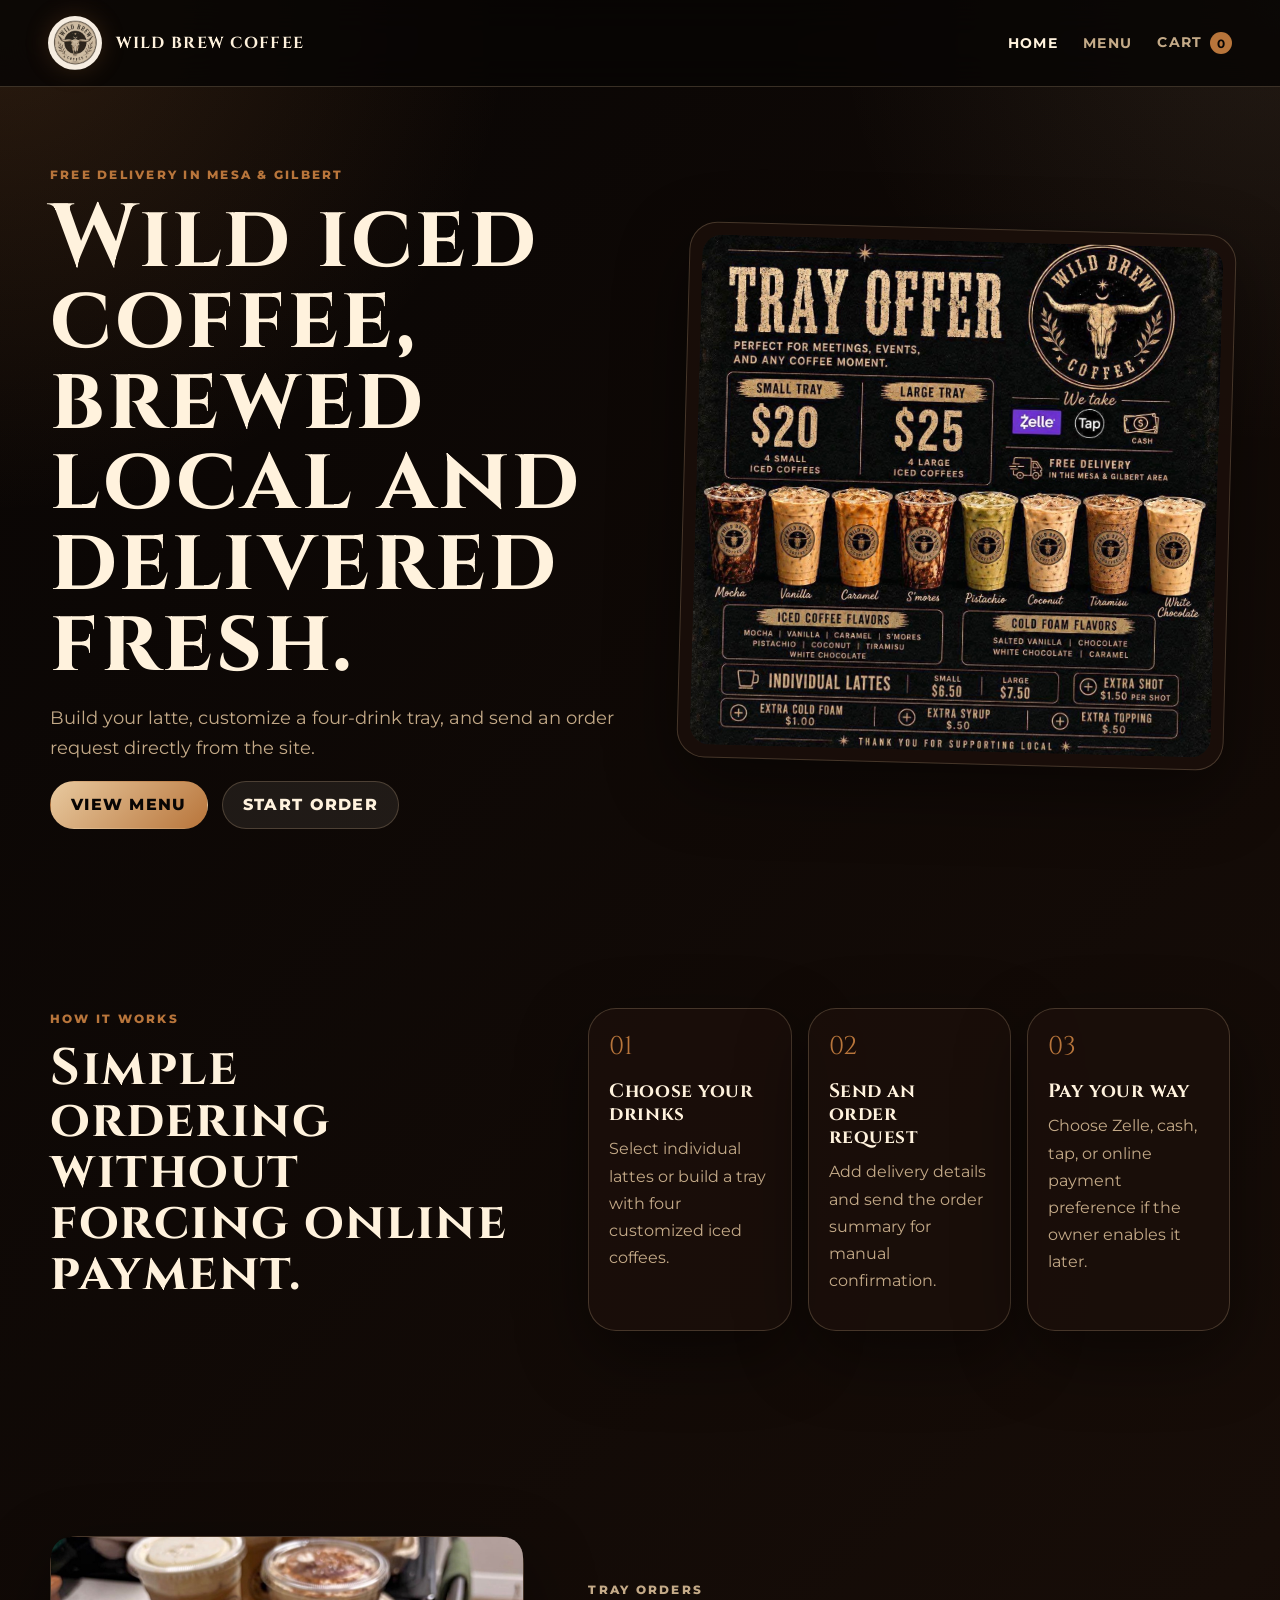
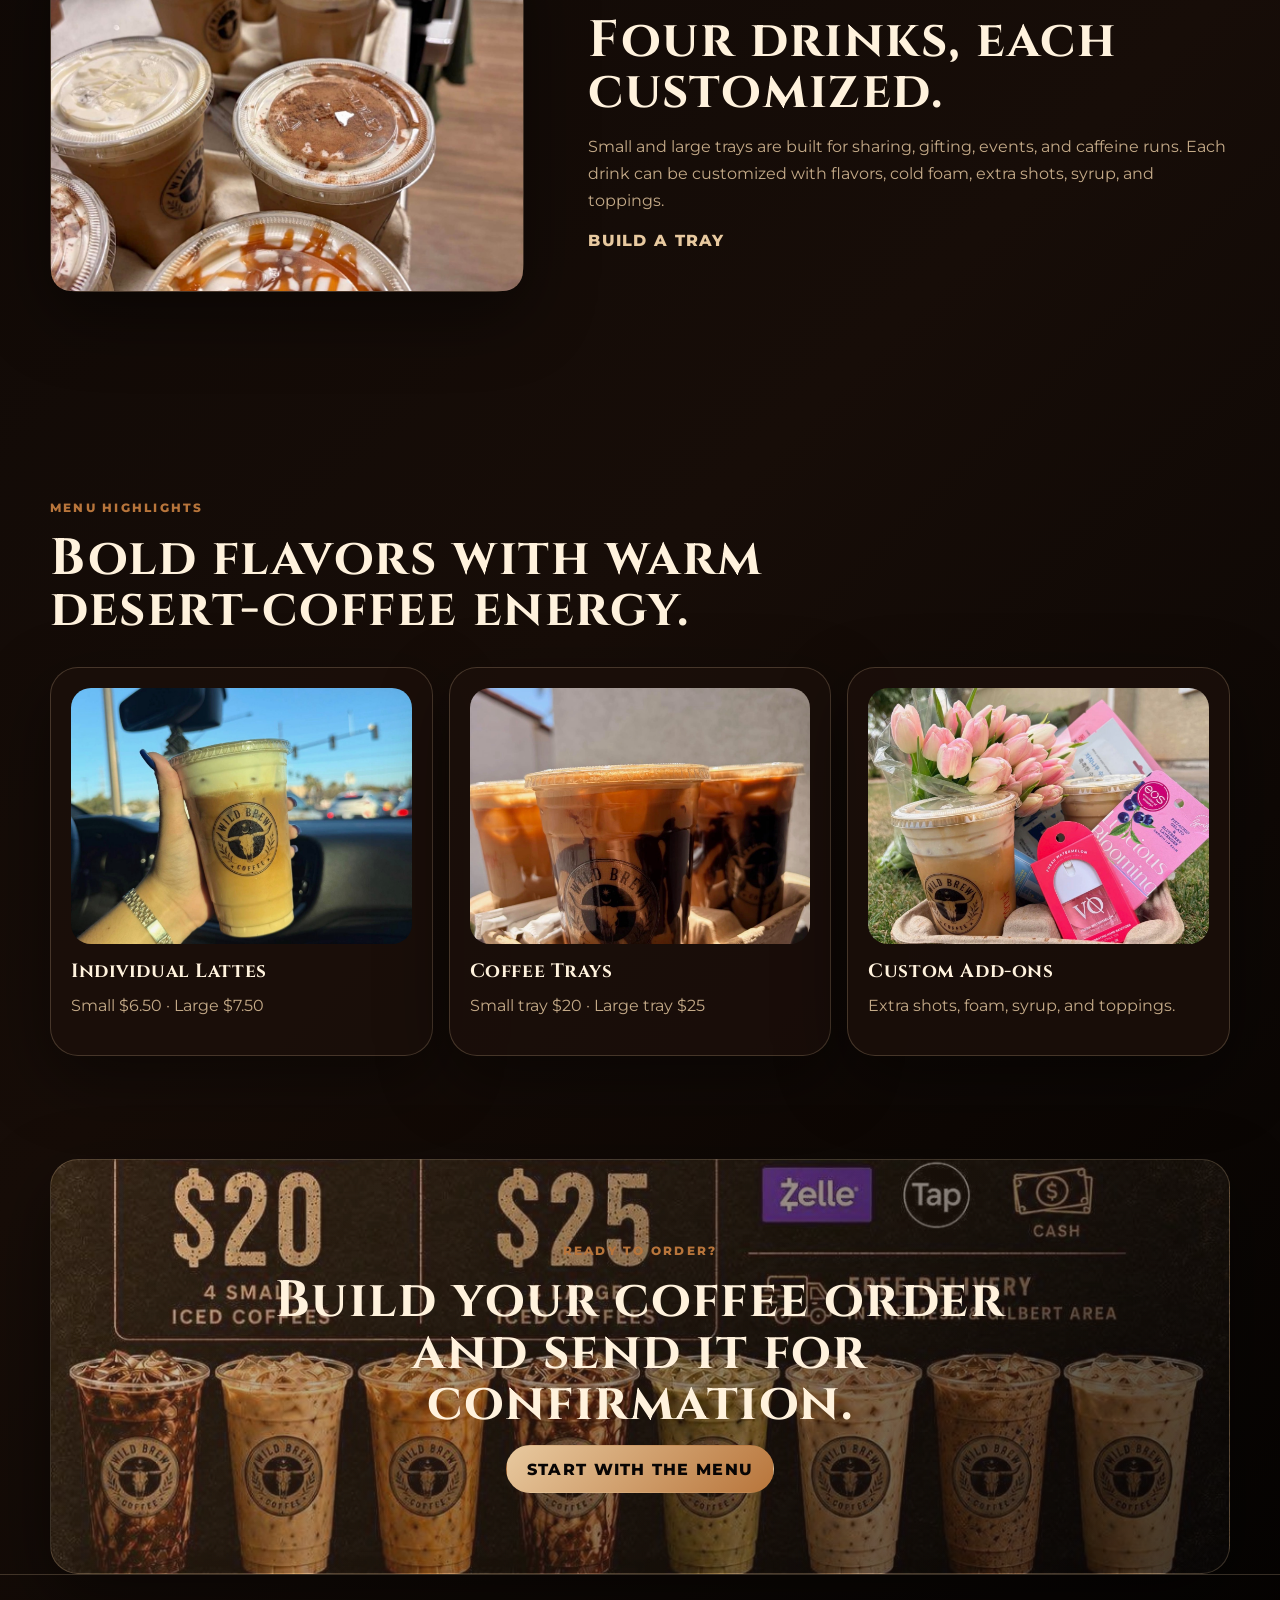
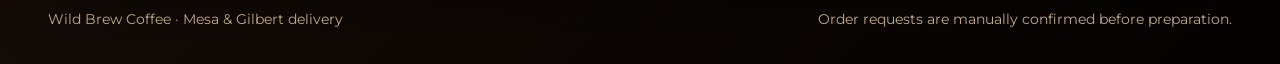
==== index.html @ 85627e35 "Built the initial Wild Brew Coffee static ordering website" ====
<!DOCTYPE html>
<html lang="en">
<head>
  <meta charset="UTF-8">
  <meta name="viewport" content="width=device-width, initial-scale=1.0">
  <title>Wild Brew Coffee | Local Iced Coffee Delivery</title>
  <meta name="description" content="Wild Brew Coffee delivers handcrafted iced lattes and coffee trays in Mesa and Gilbert.">
  <link rel="preconnect" href="https://fonts.googleapis.com">
  <link rel="preconnect" href="https://fonts.gstatic.com" crossorigin>
  <link href="https://fonts.googleapis.com/css2?family=Cinzel:wght@500;600;700&family=Montserrat:wght@400;500;600;700&display=swap" rel="stylesheet">
  <link rel="stylesheet" href="css/base.css">
  <link rel="stylesheet" href="css/layout.css">
  <link rel="stylesheet" href="css/components.css">
  <link rel="stylesheet" href="css/pages.css">
</head>
<body data-page="home">
  <header class="site-header">
    <a class="brand-link" href="index.html" aria-label="Wild Brew Coffee home">
      <img class="brand-logo" src="assets/logos/wild-brew-coffee-logo.png" alt="Wild Brew Coffee logo">
      <span class="brand-name">Wild Brew Coffee</span>
    </a>

    <nav class="primary-nav" aria-label="Primary navigation">
      <a href="index.html" aria-current="page">Home</a>
      <a href="menu.html">Menu</a>
      <a href="cart.html">Cart <span class="cart-count" data-cart-count>0</span></a>
    </nav>
  </header>

  <main>
    <section class="hero-section">
      <div class="hero-copy">
        <p class="eyebrow">Free delivery in Mesa &amp; Gilbert</p>
        <h1>Wild iced coffee, brewed local and delivered fresh.</h1>
        <p class="hero-text">Build your latte, customize a four-drink tray, and send an order request directly from the site.</p>
        <div class="hero-actions">
          <a class="button button-primary" href="menu.html">View Menu</a>
          <a class="button button-secondary" href="cart.html">Start Order</a>
        </div>
      </div>

      <div class="hero-card">
        <img src="assets/images/wild-brew-coffee-tray-offer-menu.jpeg" alt="Wild Brew Coffee tray offer menu with iced coffee drinks">
      </div>
    </section>

    <section class="section split-section">
      <div>
        <p class="eyebrow">How it works</p>
        <h2>Simple ordering without forcing online payment.</h2>
      </div>
      <div class="steps-grid">
        <article class="info-card">
          <span class="step-number">01</span>
          <h3>Choose your drinks</h3>
          <p>Select individual lattes or build a tray with four customized iced coffees.</p>
        </article>
        <article class="info-card">
          <span class="step-number">02</span>
          <h3>Send an order request</h3>
          <p>Add delivery details and send the order summary for manual confirmation.</p>
        </article>
        <article class="info-card">
          <span class="step-number">03</span>
          <h3>Pay your way</h3>
          <p>Choose Zelle, cash, tap, or online payment preference if the owner enables it later.</p>
        </article>
      </div>
    </section>

    <section class="section feature-section">
      <div class="feature-image">
        <img src="assets/images/wild-brew-coffee-many-trays.jpeg" alt="Multiple Wild Brew Coffee trays with iced drinks">
      </div>
      <div class="feature-copy">
        <p class="eyebrow">Tray orders</p>
        <h2>Four drinks, each customized.</h2>
        <p>Small and large trays are built for sharing, gifting, events, and caffeine runs. Each drink can be customized with flavors, cold foam, extra shots, syrup, and toppings.</p>
        <a class="text-link" href="menu.html">Build a tray</a>
      </div>
    </section>

    <section class="section menu-preview-section">
      <div class="section-heading">
        <p class="eyebrow">Menu highlights</p>
        <h2>Bold flavors with warm desert-coffee energy.</h2>
      </div>

      <div class="menu-preview-grid">
        <article class="menu-preview-card">
          <img src="assets/images/coffee-cup-1.jpeg" alt="Wild Brew iced coffee cup">
          <h3>Individual Lattes</h3>
          <p>Small $6.50 · Large $7.50</p>
        </article>
        <article class="menu-preview-card">
          <img src="assets/images/wild-brew-coffee-1-tray.jpeg" alt="Wild Brew coffee tray">
          <h3>Coffee Trays</h3>
          <p>Small tray $20 · Large tray $25</p>
        </article>
        <article class="menu-preview-card">
          <img src="assets/images/wild-brew-flower-tray.jpeg" alt="Wild Brew floral tray presentation">
          <h3>Custom Add-ons</h3>
          <p>Extra shots, foam, syrup, and toppings.</p>
        </article>
      </div>
    </section>

    <section class="section callout-section">
      <p class="eyebrow">Ready to order?</p>
      <h2>Build your coffee order and send it for confirmation.</h2>
      <a class="button button-primary" href="menu.html">Start with the menu</a>
    </section>
  </main>

  <footer class="site-footer">
    <p>Wild Brew Coffee · Mesa &amp; Gilbert delivery</p>
    <p>Order requests are manually confirmed before preparation.</p>
  </footer>

  <script src="js/logger.js"></script>
  <script src="js/menu-data.js"></script>
  <script src="js/cart-store.js"></script>
  <script src="js/cart-render.js"></script>
  <script src="js/order-form.js"></script>
  <script src="js/app.js"></script>
</body>
</html>
---- css/base.css ----
:root {
  --color-black: #080504;
  --color-deep-brown: #170d08;
  --color-brown: #5b351f;
  --color-caramel: #b8753b;
  --color-tan: #e8c99f;
  --color-cream: #fff2dd;
  --color-muted: #c4aa88;
  --color-border: rgba(232, 201, 159, 0.22);
  --color-panel: rgba(27, 15, 10, 0.82);
  --shadow-soft: 0 24px 70px rgba(0, 0, 0, 0.45);
  --font-display: "Cinzel", Georgia, serif;
  --font-body: "Montserrat", Arial, sans-serif;
  --max-width: 1180px;
  --radius-large: 28px;
  --radius-medium: 18px;
  --radius-small: 12px;
}

* {
  box-sizing: border-box;
}

html {
  background: var(--color-black);
  color: var(--color-cream);
  font-family: var(--font-body);
  scroll-behavior: smooth;
}

body {
  min-height: 100vh;
  margin: 0;
  background:
    radial-gradient(circle at top left, rgba(184, 117, 59, 0.2), transparent 32rem),
    radial-gradient(circle at top right, rgba(232, 201, 159, 0.09), transparent 28rem),
    linear-gradient(135deg, var(--color-black), var(--color-deep-brown) 62%, #050302);
  color: var(--color-cream);
}

body::before {
  position: fixed;
  inset: 0;
  z-index: -1;
  pointer-events: none;
  content: "";
  background-image:
    linear-gradient(rgba(255, 242, 221, 0.025) 1px, transparent 1px),
    linear-gradient(90deg, rgba(255, 242, 221, 0.025) 1px, transparent 1px);
  background-size: 42px 42px;
  mask-image: linear-gradient(to bottom, black, transparent 85%);
}

img {
  display: block;
  max-width: 100%;
}

a {
  color: inherit;
}

button,
input,
select,
textarea {
  font: inherit;
}

button {
  cursor: pointer;
}

h1,
h2,
h3,
p {
  margin-top: 0;
}

h1,
h2,
h3 {
  font-family: var(--font-display);
  letter-spacing: 0.03em;
}

h1 {
  font-size: clamp(2.8rem, 7vw, 6.8rem);
  line-height: 0.9;
  margin-bottom: 1.25rem;
}

h2 {
  font-size: clamp(2rem, 4vw, 4.1rem);
  line-height: 1;
  margin-bottom: 1rem;
}

h3 {
  font-size: 1.2rem;
  line-height: 1.2;
  margin-bottom: 0.6rem;
}

p {
  line-height: 1.7;
}

ul {
  margin: 0;
  padding-left: 1.2rem;
}

li {
  margin-bottom: 0.55rem;
}

input,
select,
textarea {
  width: 100%;
  border: 1px solid var(--color-border);
  border-radius: var(--radius-small);
  padding: 0.9rem 1rem;
  background: rgba(8, 5, 4, 0.72);
  color: var(--color-cream);
}

input:focus,
select:focus,
textarea:focus,
button:focus-visible,
a:focus-visible {
  outline: 2px solid var(--color-tan);
  outline-offset: 3px;
}

textarea {
  resize: vertical;
}

fieldset {
  border: 1px solid var(--color-border);
  border-radius: var(--radius-medium);
  padding: 1rem;
}

legend {
  padding: 0 0.5rem;
  color: var(--color-tan);
  font-weight: 700;
}

.visually-hidden {
  position: absolute;
  width: 1px;
  height: 1px;
  overflow: hidden;
  clip: rect(0 0 0 0);
  white-space: nowrap;
}
---- css/layout.css ----
.site-header {
  position: sticky;
  top: 0;
  z-index: 20;
  display: flex;
  align-items: center;
  justify-content: space-between;
  gap: 1.5rem;
  padding: 1rem clamp(1rem, 4vw, 3rem);
  border-bottom: 1px solid var(--color-border);
  background: rgba(8, 5, 4, 0.84);
  backdrop-filter: blur(18px);
}

.brand-link {
  display: inline-flex;
  align-items: center;
  gap: 0.85rem;
  text-decoration: none;
}

.brand-logo {
  width: 54px;
  height: 54px;
  object-fit: contain;
  border-radius: 50%;
  box-shadow: 0 0 24px rgba(184, 117, 59, 0.22);
}

.brand-name {
  font-family: var(--font-display);
  font-weight: 700;
  letter-spacing: 0.08em;
  text-transform: uppercase;
}

.primary-nav {
  display: flex;
  align-items: center;
  justify-content: flex-end;
  gap: clamp(0.8rem, 2.2vw, 1.6rem);
  font-size: 0.9rem;
  font-weight: 700;
  letter-spacing: 0.08em;
  text-transform: uppercase;
}

.primary-nav a {
  position: relative;
  text-decoration: none;
  color: var(--color-muted);
}

.primary-nav a:hover,
.primary-nav a[aria-current="page"] {
  color: var(--color-cream);
}

.cart-count {
  display: inline-flex;
  align-items: center;
  justify-content: center;
  min-width: 1.35rem;
  min-height: 1.35rem;
  margin-left: 0.2rem;
  border-radius: 999px;
  background: var(--color-caramel);
  color: var(--color-black);
  font-size: 0.75rem;
}

main {
  width: 100%;
}

.section,
.hero-section,
.page-hero {
  width: min(var(--max-width), calc(100% - 2rem));
  margin: 0 auto;
}

.hero-section {
  display: grid;
  grid-template-columns: minmax(0, 1.02fr) minmax(320px, 0.98fr);
  align-items: center;
  gap: clamp(2rem, 5vw, 5rem);
  min-height: calc(100vh - 86px);
  padding: clamp(3rem, 6vw, 6rem) 0;
}

.section {
  padding: clamp(3.5rem, 8vw, 7rem) 0;
}

.split-section,
.feature-section,
.checkout-layout {
  display: grid;
  grid-template-columns: minmax(0, 0.85fr) minmax(0, 1.15fr);
  gap: clamp(2rem, 5vw, 4rem);
  align-items: start;
}

.page-hero {
  padding: clamp(4rem, 8vw, 7rem) 0 clamp(2rem, 5vw, 4rem);
  text-align: center;
}

.compact-hero h1 {
  font-size: clamp(3rem, 8vw, 6rem);
}

.site-footer {
  display: flex;
  align-items: center;
  justify-content: space-between;
  gap: 1rem;
  padding: 2rem clamp(1rem, 4vw, 3rem);
  border-top: 1px solid var(--color-border);
  color: var(--color-muted);
  font-size: 0.9rem;
}

.site-footer p {
  margin-bottom: 0;
}

@media (max-width: 860px) {
  .site-header,
  .site-footer {
    flex-direction: column;
    text-align: center;
  }

  .primary-nav {
    width: 100%;
    justify-content: center;
    flex-wrap: wrap;
  }

  .hero-section,
  .split-section,
  .feature-section,
  .checkout-layout {
    grid-template-columns: 1fr;
  }

  .hero-section {
    min-height: auto;
  }

  .brand-name {
    font-size: 0.9rem;
  }
}
---- css/components.css ----
.eyebrow {
  margin-bottom: 0.9rem;
  color: var(--color-caramel);
  font-size: 0.78rem;
  font-weight: 800;
  letter-spacing: 0.18em;
  text-transform: uppercase;
}

.button {
  display: inline-flex;
  align-items: center;
  justify-content: center;
  min-height: 48px;
  border: 1px solid transparent;
  border-radius: 999px;
  padding: 0.8rem 1.25rem;
  font-weight: 800;
  letter-spacing: 0.08em;
  text-decoration: none;
  text-transform: uppercase;
  transition: transform 180ms ease, border-color 180ms ease, background 180ms ease;
}

.button:hover {
  transform: translateY(-2px);
}

.button-primary {
  background: linear-gradient(135deg, var(--color-tan), var(--color-caramel));
  color: var(--color-black);
}

.button-secondary {
  border-color: var(--color-border);
  background: rgba(255, 242, 221, 0.08);
  color: var(--color-cream);
}

.button-ghost {
  border-color: transparent;
  background: transparent;
  color: var(--color-tan);
}

.text-link,
.text-button {
  border: 0;
  background: transparent;
  color: var(--color-tan);
  font-weight: 800;
  letter-spacing: 0.08em;
  text-decoration: none;
  text-transform: uppercase;
}

.text-button {
  padding: 0;
}

.hero-actions,
.form-actions {
  display: flex;
  flex-wrap: wrap;
  gap: 0.9rem;
  align-items: center;
}

.hero-text {
  max-width: 650px;
  color: var(--color-muted);
  font-size: 1.1rem;
}

.hero-card,
.feature-image,
.menu-preview-card,
.info-card,
.option-card,
.product-card,
.cart-panel,
.checkout-form,
.order-output,
.summary-section {
  border: 1px solid var(--color-border);
  border-radius: var(--radius-large);
  background: var(--color-panel);
  box-shadow: var(--shadow-soft);
}

.hero-card {
  padding: 0.75rem;
  transform: rotate(1.5deg);
}

.hero-card img,
.feature-image img,
.menu-preview-card img {
  width: 100%;
  border-radius: calc(var(--radius-large) - 0.5rem);
  object-fit: cover;
}

.feature-image img {
  aspect-ratio: 4 / 3;
}

.section-heading {
  max-width: 750px;
  margin-bottom: 2rem;
}

.steps-grid,
.menu-preview-grid,
.product-grid,
.option-columns {
  display: grid;
  gap: 1rem;
}

.steps-grid,
.menu-preview-grid,
.option-columns {
  grid-template-columns: repeat(3, minmax(0, 1fr));
}

.info-card,
.option-card,
.product-card,
.menu-preview-card {
  padding: 1.25rem;
}

.info-card p,
.option-card li,
.product-card p,
.menu-preview-card p,
.feature-copy p {
  color: var(--color-muted);
}

.step-number {
  display: inline-flex;
  margin-bottom: 1rem;
  color: var(--color-caramel);
  font-family: var(--font-display);
  font-size: 1.6rem;
}

.product-grid {
  grid-template-columns: repeat(2, minmax(0, 1fr));
}

.product-card {
  display: grid;
  gap: 1rem;
}

.product-card img {
  width: 100%;
  aspect-ratio: 5 / 3;
  border-radius: var(--radius-medium);
  object-fit: cover;
}

.product-price {
  color: var(--color-tan);
  font-size: 1.25rem;
  font-weight: 800;
}

.product-controls {
  display: grid;
  gap: 0.8rem;
}

.drink-customizer {
  display: grid;
  gap: 0.65rem;
  padding: 0.9rem;
  border: 1px solid var(--color-border);
  border-radius: var(--radius-medium);
  background: rgba(8, 5, 4, 0.42);
}

.drink-customizer h4 {
  margin: 0;
  color: var(--color-tan);
}

.addon-grid {
  display: grid;
  grid-template-columns: repeat(2, minmax(0, 1fr));
  gap: 0.5rem;
}

.checkbox-row,
.radio-row {
  display: flex;
  align-items: center;
  gap: 0.6rem;
  color: var(--color-muted);
}

.checkbox-row input,
.radio-row input {
  width: auto;
}

.fine-print {
  color: var(--color-muted);
  font-size: 0.86rem;
}

@media (max-width: 900px) {
  .steps-grid,
  .menu-preview-grid,
  .option-columns,
  .product-grid {
    grid-template-columns: 1fr;
  }

  .addon-grid {
    grid-template-columns: 1fr;
  }
}
---- css/pages.css ----
.feature-copy {
  align-self: center;
}

.menu-preview-card img {
  aspect-ratio: 4 / 3;
  margin-bottom: 1rem;
}

.callout-section {
  display: grid;
  justify-items: center;
  text-align: center;
  border: 1px solid var(--color-border);
  border-radius: var(--radius-large);
  padding: clamp(2.5rem, 7vw, 5rem);
  background:
    linear-gradient(135deg, rgba(184, 117, 59, 0.24), rgba(8, 5, 4, 0.78)),
    url("../assets/images/wild-brew-coffee-tray-offer-menu.jpeg") center / cover;
  box-shadow: var(--shadow-soft);
}

.callout-section h2 {
  max-width: 850px;
}

.options-section {
  padding-top: 1rem;
}

.success-hero {
  max-width: 900px;
}

.summary-section {
  padding: 1.5rem;
}

.saved-summary {
  overflow-x: auto;
  border: 1px solid var(--color-border);
  border-radius: var(--radius-medium);
  padding: 1rem;
  background: rgba(8, 5, 4, 0.72);
  color: var(--color-cream);
  white-space: pre-wrap;
}

.form-message {
  min-height: 1.5rem;
  margin-top: 1rem;
  color: var(--color-tan);
  font-weight: 700;
}

@media (max-width: 680px) {
  .hero-card {
    transform: none;
  }

  .callout-section {
    justify-items: start;
    text-align: left;
  }
}
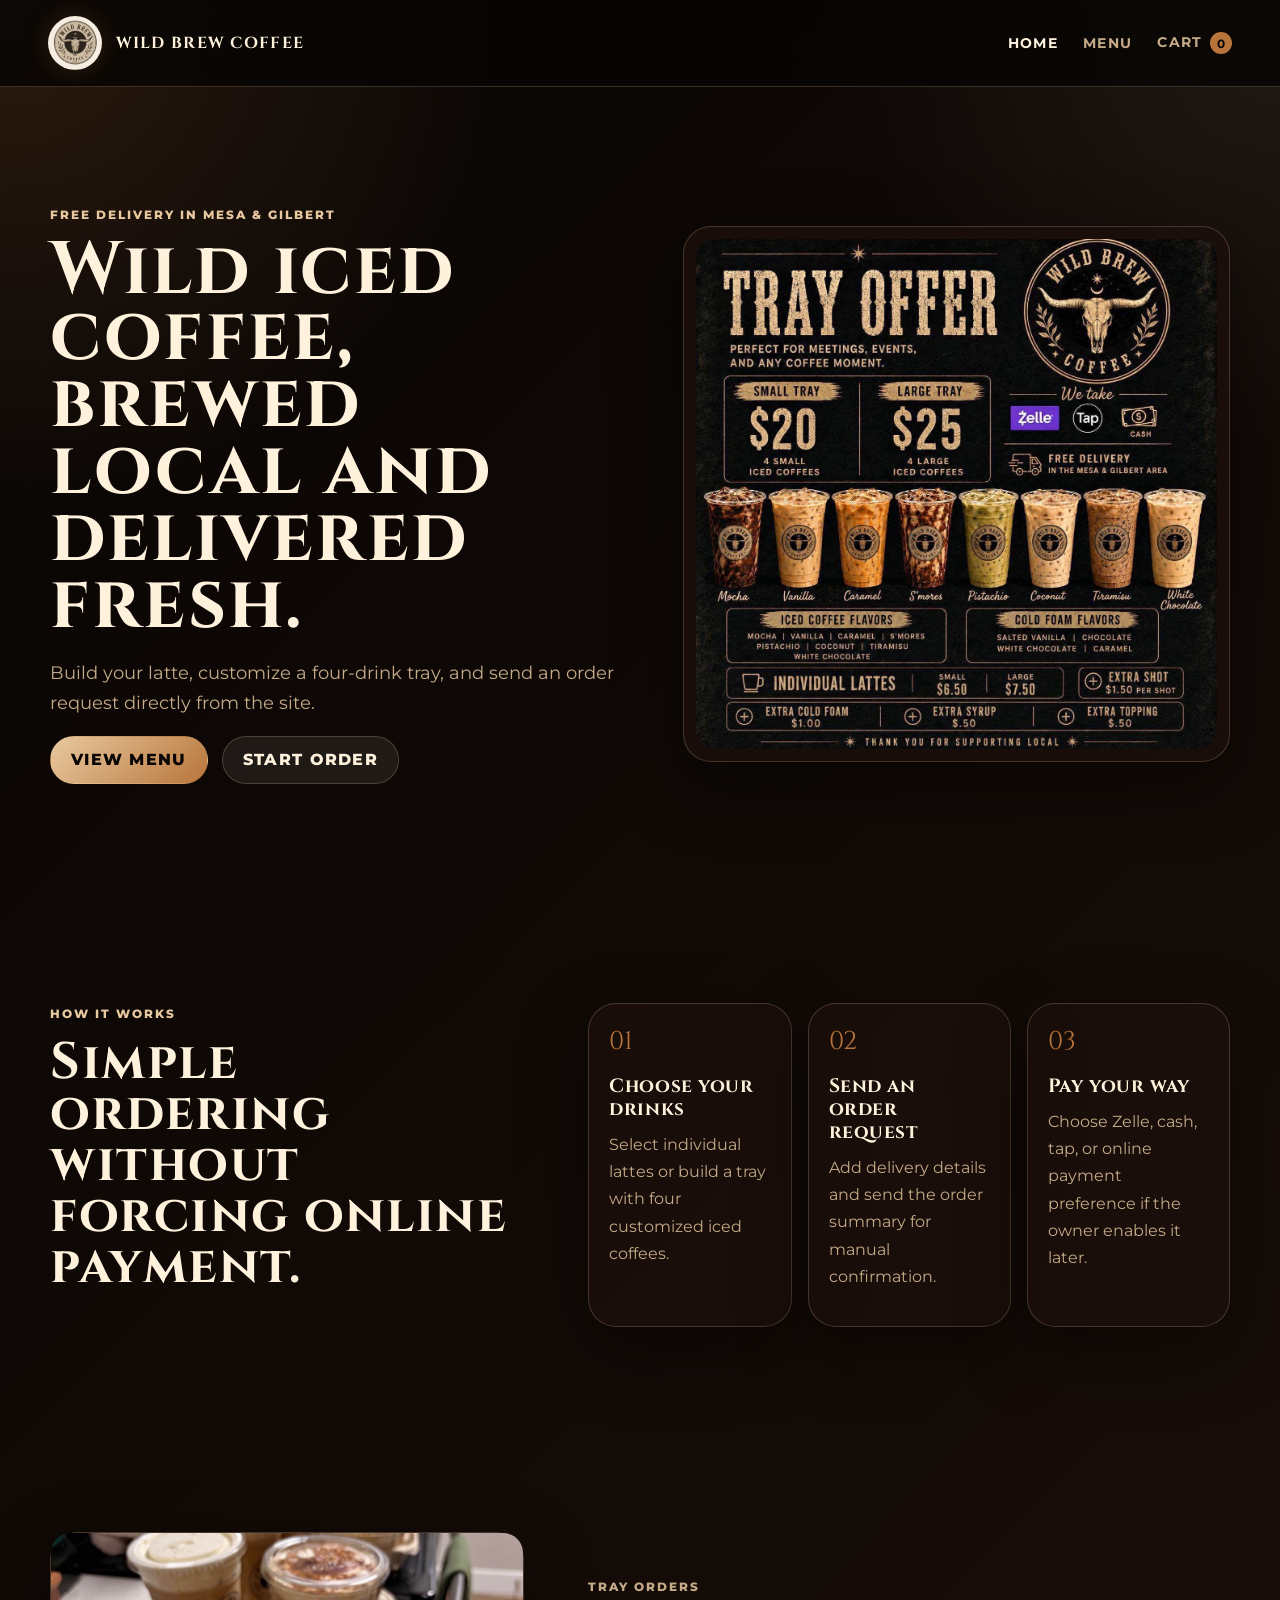
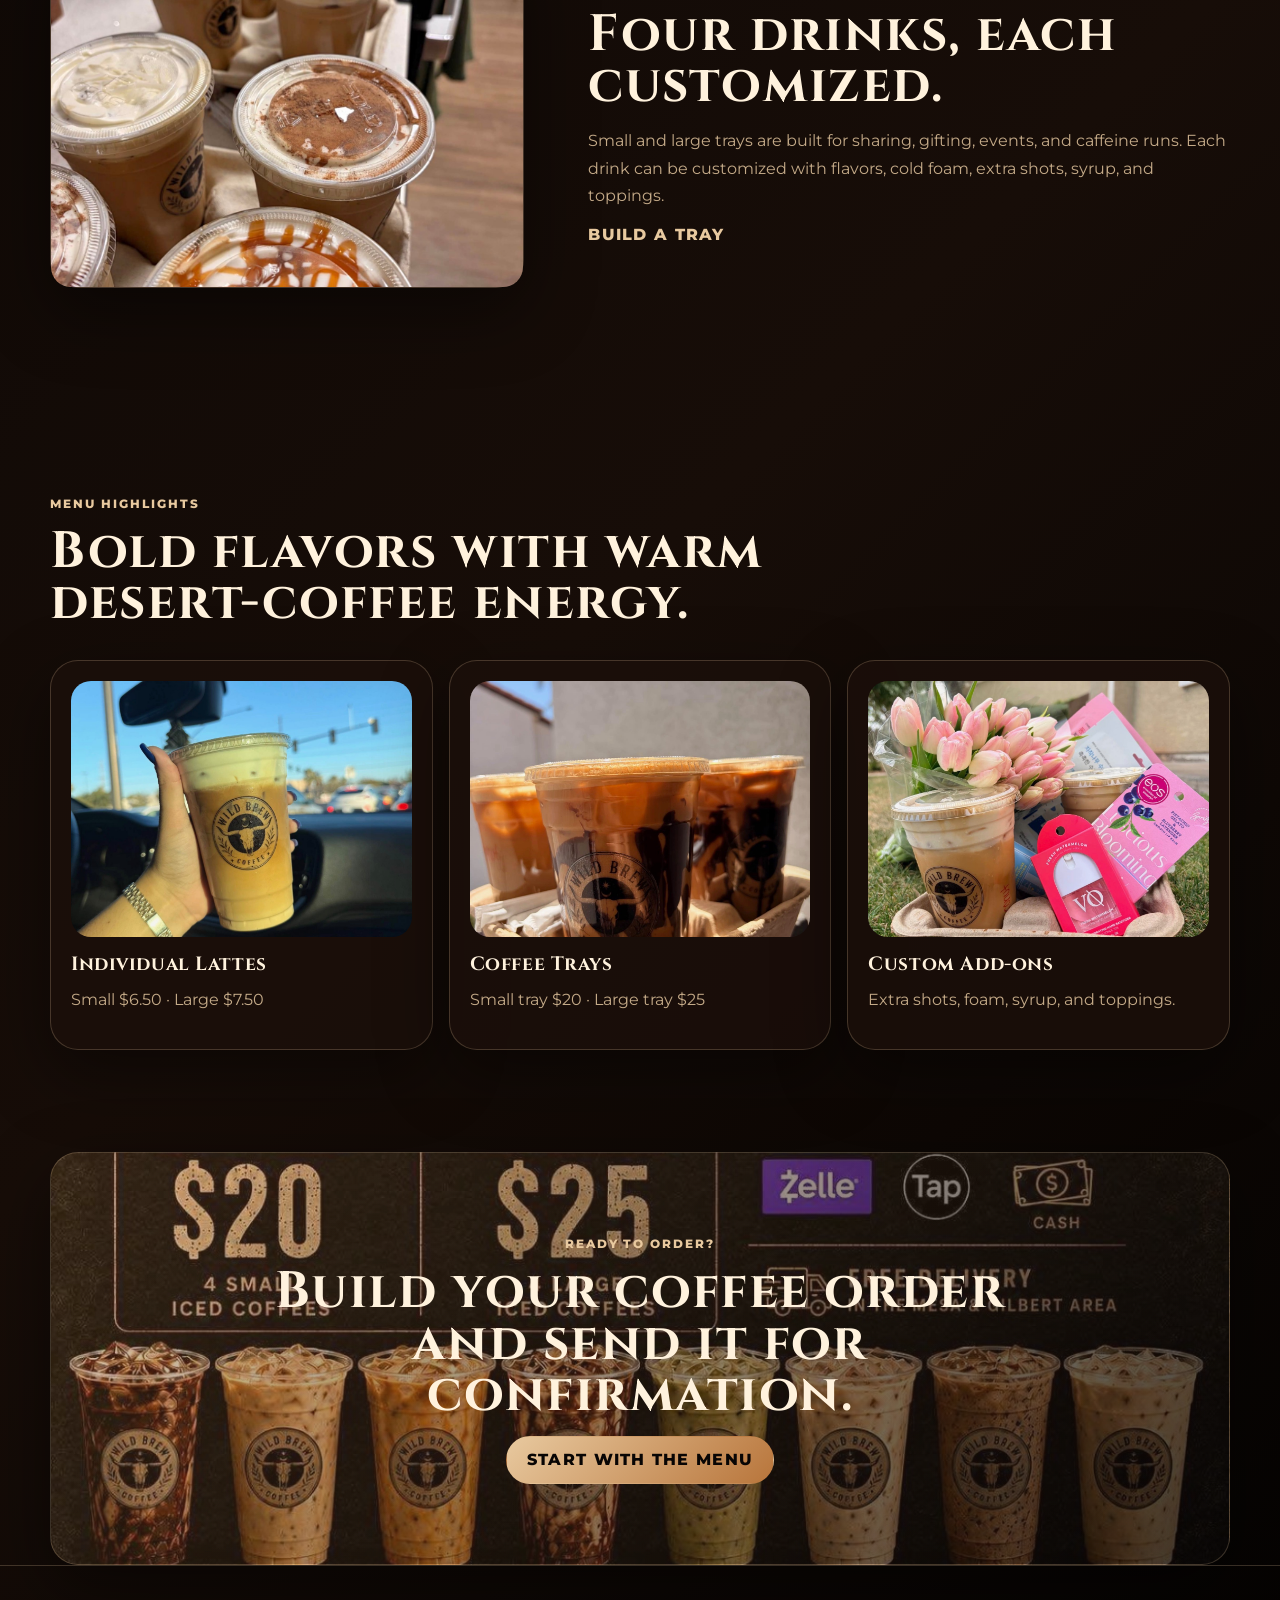
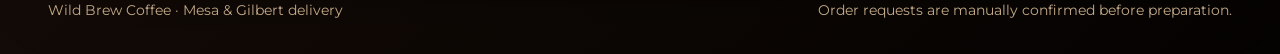
==== commit 5e04425f: "Added Wild Brew Coffee favicon" ====
--- a/index.html
+++ b/index.html
@@ -4,6 +4,9 @@
   <meta charset="UTF-8">
   <meta name="viewport" content="width=device-width, initial-scale=1.0">
   <title>Wild Brew Coffee | Local Iced Coffee Delivery</title>
+  <link rel="icon" type="image/png" href="assets/logos/favicon.png">
+  <link rel="shortcut icon" href="assets/logos/favicon.ico">
+  <link rel="apple-touch-icon" href="assets/logos/apple-touch-icon.png">
   <meta name="description" content="Wild Brew Coffee delivers handcrafted iced lattes and coffee trays in Mesa and Gilbert.">
   <link rel="preconnect" href="https://fonts.googleapis.com">
   <link rel="preconnect" href="https://fonts.gstatic.com" crossorigin>
--- a/css/base.css
+++ b/css/base.css
@@ -86,7 +86,7 @@
 }
 
 h1 {
-  font-size: clamp(2.8rem, 7vw, 6.8rem);
+  font-size: clamp(2.4rem, 5.8vw, 5.6rem);
   line-height: 0.9;
   margin-bottom: 1.25rem;
 }
@@ -127,6 +127,21 @@
   color: var(--color-cream);
 }
 
+select {
+  margin-top: 10px; 
+  appearance: none;
+  -webkit-appearance: none;
+  min-height: 40px;
+  height: 40px;
+  padding: 0 2.25rem 0 1rem;
+  line-height: 40px;
+  background-color: rgba(8, 5, 4, 0.72);
+  background-image: url("data:image/svg+xml,%3Csvg xmlns='http://www.w3.org/2000/svg' width='18' height='18' viewBox='0 0 24 24' fill='none' stroke='%23fff2dd' stroke-width='3' stroke-linecap='round' stroke-linejoin='round'%3E%3Cpath d='m6 9 6-6 6 6'/%3E%3Cpath d='m18 15-6 6-6-6'/%3E%3C/svg%3E");
+  background-repeat: no-repeat;
+  background-position: right 1rem center;
+  background-size: 18px 18px;
+}
+
 input:focus,
 select:focus,
 textarea:focus,
--- a/css/components.css
+++ b/css/components.css
@@ -1,9 +1,10 @@
 .eyebrow {
-  margin-bottom: 0.9rem;
-  color: var(--color-caramel);
+  margin: 0 0 0.75rem;
+  color: var(--color-tan);
+  font-family: var(--font-body);
   font-size: 0.78rem;
   font-weight: 800;
-  letter-spacing: 0.18em;
+  letter-spacing: 0.16em;
   text-transform: uppercase;
 }
 
@@ -15,6 +16,7 @@
   border: 1px solid transparent;
   border-radius: 999px;
   padding: 0.8rem 1.25rem;
+  font-family: var(--font-body);
   font-weight: 800;
   letter-spacing: 0.08em;
   text-decoration: none;
@@ -90,7 +92,7 @@
 
 .hero-card {
   padding: 0.75rem;
-  transform: rotate(1.5deg);
+  transform: none;
 }
 
 .hero-card img,
@@ -198,13 +200,103 @@
 .radio-row {
   display: flex;
   align-items: center;
-  gap: 0.6rem;
-  color: var(--color-muted);
-}
-
-.checkbox-row input,
-.radio-row input {
-  width: auto;
+  gap: 0.7rem;
+  color: var(--color-muted);
+}
+
+.checkout-form .radio-row {
+  display: flex;
+  grid-template-columns: none;
+  justify-content: flex-start;
+  gap: 0.75rem;
+  color: var(--color-muted);
+  font-weight: 700;
+}
+
+.checkbox-row input[type="checkbox"] {
+  appearance: none;
+  -webkit-appearance: none;
+  display: inline-grid;
+  place-content: center;
+  flex: 0 0 auto;
+  width: 0.9rem;
+  height: 0.9rem;
+  margin: 0;
+  padding: 0;
+  min-width: 0;
+  min-height: 0;
+  border: 1px solid rgba(210, 180, 140, 0.75);
+  border-radius: 0.25rem;
+  background: rgba(8, 5, 4, 0.72);
+  box-shadow: inset 0 0 0 2px rgba(31, 18, 12, 0.9);
+  cursor: pointer;
+}
+
+.checkbox-row input[type="checkbox"]::before {
+  content: "";
+  width: 0.38rem;
+  height: 0.38rem;
+  border-radius: 0.14rem;
+  background: var(--color-tan);
+  transform: scale(0);
+  transition: transform 140ms ease;
+}
+
+.checkbox-row input[type="checkbox"]:checked {
+  border-color: var(--color-tan);
+  background: rgba(31, 18, 12, 0.95);
+}
+
+.checkbox-row input[type="checkbox"]:checked::before {
+  transform: scale(1);
+}
+
+.checkbox-row input[type="checkbox"]:focus-visible {
+  outline: 2px solid var(--color-tan);
+  outline-offset: 3px;
+}
+
+.radio-row input[type="radio"] {
+  appearance: none;
+  -webkit-appearance: none;
+  display: inline-grid;
+  place-content: center;
+  flex: 0 0 auto;
+  width: 0.95rem;
+  height: 0.95rem;
+  margin: 0;
+  padding: 0;
+  min-width: 0;
+  min-height: 0;
+  border: 1px solid rgba(210, 180, 140, 0.75);
+  border-radius: 999px;
+  background: rgba(8, 5, 4, 0.72);
+  box-shadow: inset 0 0 0 2px rgba(31, 18, 12, 0.9);
+  cursor: pointer;
+}
+
+.radio-row input[type="radio"]::before {
+  content: "";
+  width: 0.4rem;
+  height: 0.4rem;
+  border-radius: 999px;
+  background: var(--color-tan);
+  transform: scale(0);
+  transition: transform 140ms ease;
+}
+
+.radio-row input[type="radio"]:checked {
+  border-color: var(--color-tan);
+  background: rgba(31, 18, 12, 0.95);
+}
+
+.radio-row input[type="radio"]:checked::before {
+  transform: scale(1);
+}
+
+.radio-row input[type="radio"]:focus-visible {
+  outline: 2px solid var(--color-tan);
+  outline-offset: 3px;
 }
 
 .fine-print {
